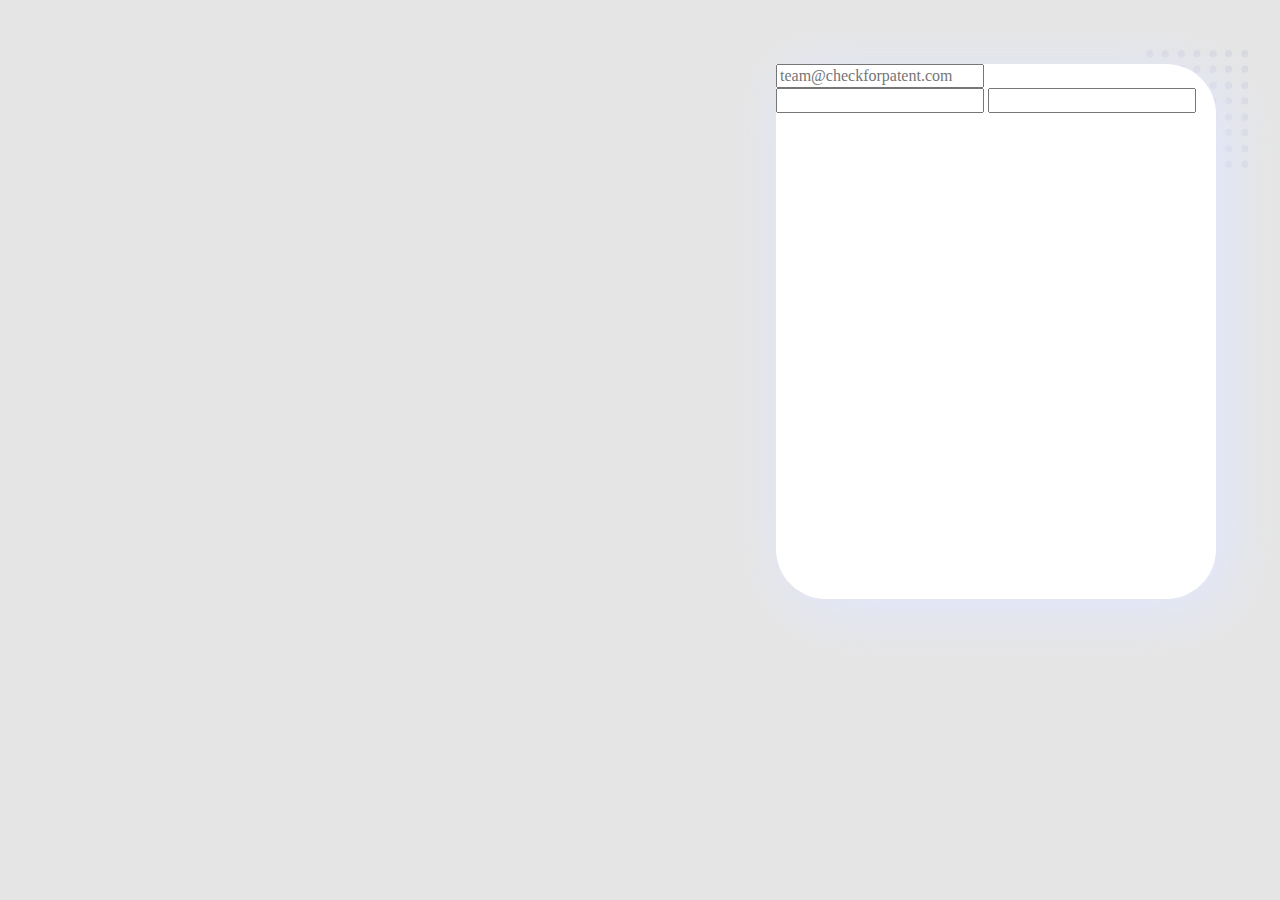
==== pay-form/index.html @ 89e7d9b0 "init: crating pay-form" ====
<!DOCTYPE html>
<html lang="en">
<head>
  <meta charset="UTF-8">
  <meta http-equiv="X-UA-Compatible" content="IE=edge">
  <meta name="viewport" content="width=device-width, initial-scale=1.0">
  <link rel="stylesheet" href="normalize.css">
  <link rel="stylesheet" href="style.css">
  <title>Document</title>
</head>
<body>
  <div class="form__wrapper">
    <div class="dots-ico"></div>
    <div class="form__container">
      <form class="form" action="">
        <div class="info">
          <h class="info-title">

          </h>
          <input class="form-input form-input_email" type="email" name="" id="" placeholder="team@checkforpatent.com">
        </div>
        <div class="product">
          <input class="form-input form-input_key" type="text">
          <input class="form-input form-input_link" type="text">
        </div>
    </form>
    </div>
  </div>
    
</body>
</html>
---- pay-form/style.css ----
body {
  background-color: #e5e5e5;
}

.form__wrapper {
  position: relative;
  display: flex;
  justify-content: flex-end;
}

.form__container {
  margin: 4rem;
  width: 440px;
  height: 535px;
  background-color: #fff;
  z-index: 10;
  box-shadow: 10px 10px 60px #e2e7ff;
  border-radius: 0px 50px 50px 50px;
}

.dots-ico {
  position: absolute;
  right: 32px;
  top: 50px;
  z-index: 1;
  width: 102px;
  height: 118px;
  background-image: url(./images/dotes.png);
}
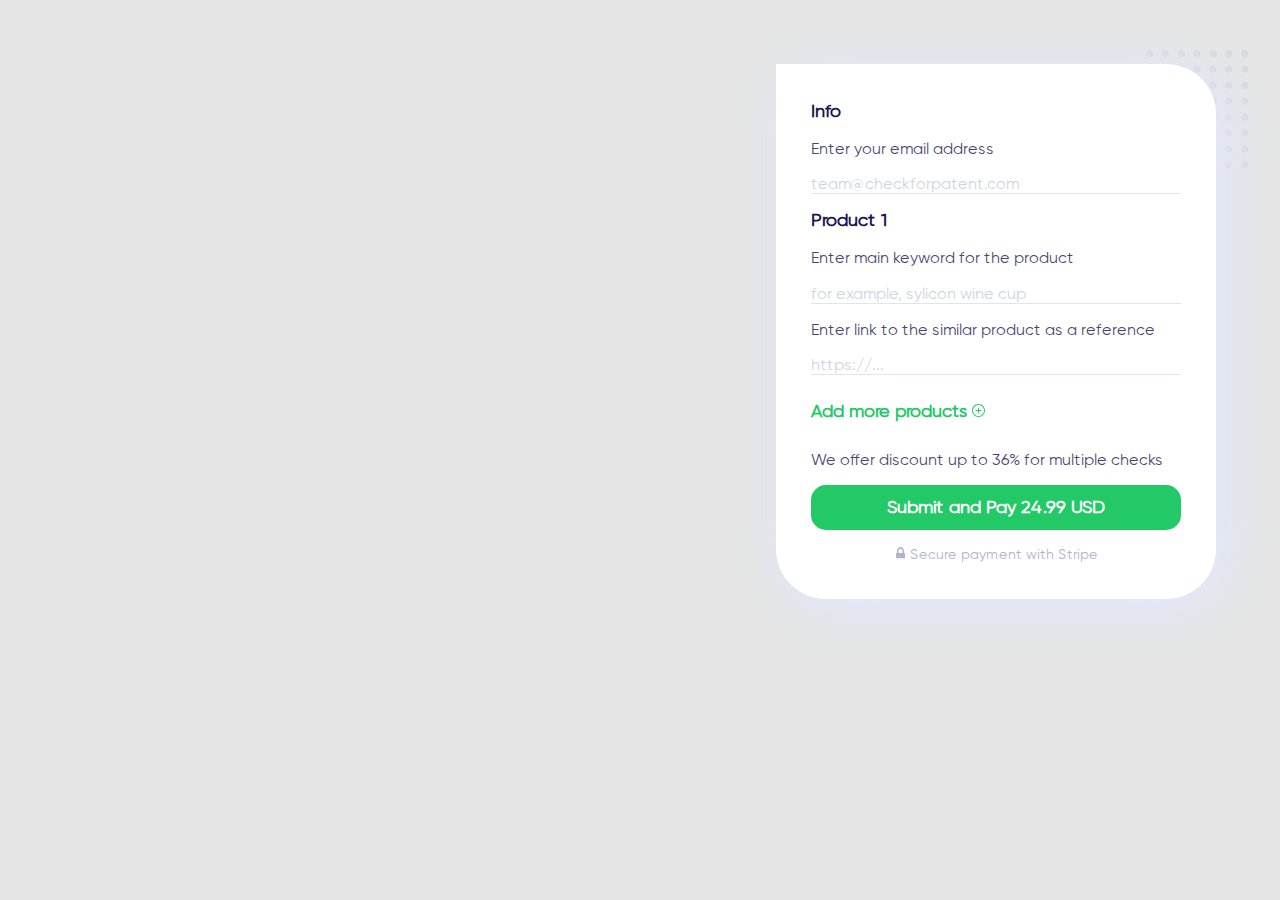
==== commit eb5b672e: "add: html/css info-form" ====
--- a/pay-form/index.html
+++ b/pay-form/index.html
@@ -9,23 +9,47 @@
   <title>Document</title>
 </head>
 <body>
-  <div class="form__wrapper">
+  <div class="info__wrapper">
     <div class="dots-ico"></div>
-    <div class="form__container">
-      <form class="form" action="">
-        <div class="info">
-          <h class="info-title">
+    <div class="info__container">
 
-          </h>
-          <input class="form-input form-input_email" type="email" name="" id="" placeholder="team@checkforpatent.com">
-        </div>
-        <div class="product">
-          <input class="form-input form-input_key" type="text">
-          <input class="form-input form-input_link" type="text">
-        </div>
-    </form>
+      <form class="form form_info" action="">
+          <h2 class="info-title">
+            Info
+          </h2>
+          <p class="info-desc">
+            Enter your email address
+          </p>
+          <input class="input input_email" type="email" name="" id="" placeholder="team@checkforpatent.com">
+          <h2 class="info-title info-title_product">
+            Product 1
+          </h2>
+          <p class="info-desc">
+            Enter main keyword for the product
+          </p>
+          <input class="input input_key" type="text" placeholder="for example, sylicon wine cup">
+          <p class="info-desc">
+            Enter link to the similar product as a reference
+          </p>
+          <input class="input input_link" type="text" placeholder="https://...">
+          <button class="btn btn_add">
+            Add more products 
+            <img src="./images/add-ico.svg" alt="Add Product"> 
+          </button>
+          <p class="info-desc">
+            We offer discount up to 36% for multiple checks
+          </p>
+          <button class="btn btn_submit" type="submit">
+            Submit and Pay 24.99 USD
+          </button>
+          
+          <p class="secure-desc">
+            <img src="./images/lock-ico.svg" alt="Lock ico"> Secure payment with Stripe
+          </p>
+        </form>
+
     </div>
   </div>
-    
+    <script src="./script.js"></script>
 </body>
 </html>--- a/pay-form/style.css
+++ b/pay-form/style.css
@@ -1,21 +1,63 @@
+@font-face {
+  font-family: 'Gilroy-Regular';
+  src: url('./fonts/fonts/gilroy-regular.eot'); /* IE 9 Compatibility Mode */
+  src: url('./fonts/fonts/gilroy-regular.eot?#iefix') format('embedded-opentype'),
+    /* IE < 9 */ url('./fonts/fonts/gilroy-regular.woff') format('woff2'),
+    /* Super Modern Browsers */ url('./fonts/fonts/gilroy-regular.woff') format('woff'),
+    /* Firefox >= 3.6, any other modern browser */ url('./fonts/fonts/gilroy-regular.ttf')
+      format('truetype'),
+    /* Safari, Android, iOS */ url('../fonts/gilroy-regular.svg#gilroy-regular') format('svg'); /* Chrome < 4, Legacy iOS */
+}
+* {
+  margin: 0;
+  padding: 0;
+}
+
 body {
   background-color: #e5e5e5;
+  font-family: 'Gilroy-Regular';
 }
 
-.form__wrapper {
+.info__wrapper {
   position: relative;
   display: flex;
   justify-content: flex-end;
 }
 
-.form__container {
+.info__container {
   margin: 4rem;
   width: 440px;
-  height: 535px;
+  min-height: 535px;
   background-color: #fff;
   z-index: 10;
   box-shadow: 10px 10px 60px #e2e7ff;
   border-radius: 0px 50px 50px 50px;
+}
+
+.info-title {
+  font-weight: 700;
+  font-size: 18px;
+  line-height: 134.9%;
+  color: #1c154e;
+}
+
+.info-title_product {
+}
+
+.info-desc {
+  font-style: normal;
+  font-weight: 400;
+  font-size: 16px;
+  line-height: 145%;
+  color: #1c154e;
+  opacity: 0.8;
+}
+.form {
+  height: 464px;
+  margin: 35px 35px 35px 35px;
+  display: flex;
+  flex-direction: column;
+  justify-content: space-between;
 }
 
 .dots-ico {
@@ -27,3 +69,49 @@
   height: 118px;
   background-image: url(./images/dotes.png);
 }
+
+.input {
+  font-size: 16px;
+  line-height: 19px;
+  color: #d0d3e2;
+  border: none;
+  border-bottom: 1.5px solid #e1e3ee;
+  outline-color: #7494e0;
+}
+
+::placeholder {
+  color: #d0d3e2;
+  font-size: 16px;
+}
+
+.btn {
+  height: 45px;
+  outline-color: #7494e0;
+  color: #fff;
+  background: #23c967;
+  border: 0;
+  border-radius: 15px;
+  text-align: center;
+  font-weight: bold;
+  font-size: 18px;
+  line-height: 22px;
+  color: #fff;
+}
+
+.btn_add {
+  font-weight: 600;
+  font-size: 18px;
+  line-height: 22px;
+  color: #23c967;
+  border: 0;
+  background: transparent;
+  text-align: start;
+}
+
+.secure-desc {
+  text-align: center;
+  font-weight: normal;
+  font-size: 14px;
+  line-height: 17px;
+  color: #afb4cc;
+}
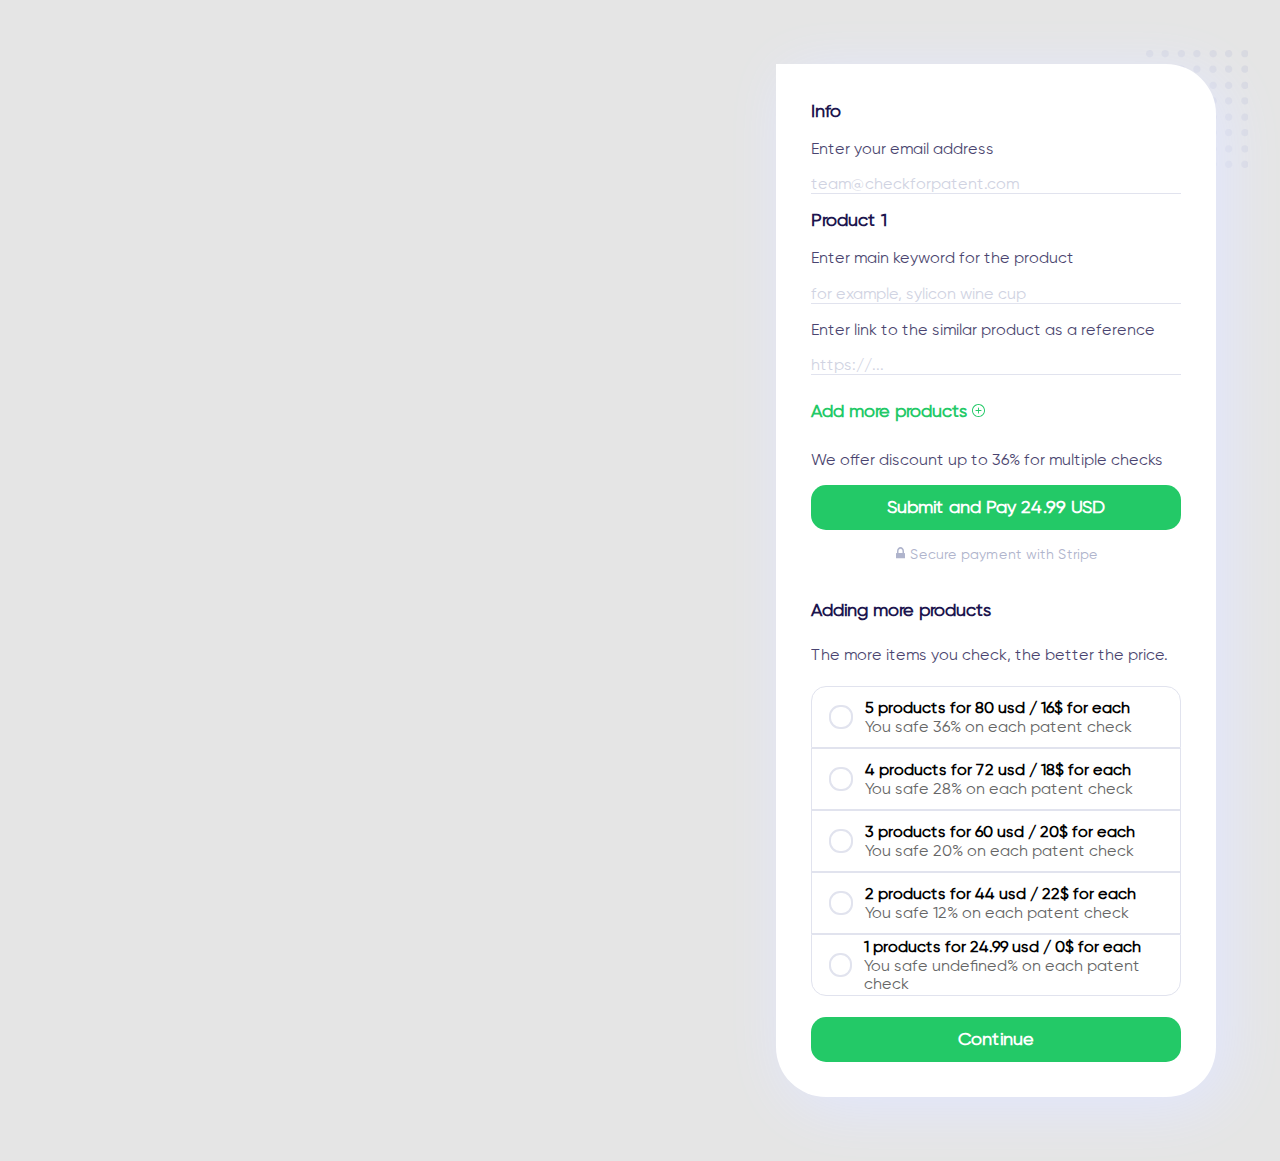
==== commit 233f91e4: "add form product" ====
--- a/pay-form/index.html
+++ b/pay-form/index.html
@@ -13,7 +13,7 @@
     <div class="dots-ico"></div>
     <div class="info__container">
 
-      <form class="form form_info" action="">
+      <form class="form form_info" id="form_info" action="">
           <h2 class="info-title">
             Info
           </h2>
@@ -21,6 +21,7 @@
             Enter your email address
           </p>
           <input class="input input_email" type="email" name="" id="" placeholder="team@checkforpatent.com">
+
           <h2 class="info-title info-title_product">
             Product 1
           </h2>
@@ -28,11 +29,13 @@
             Enter main keyword for the product
           </p>
           <input class="input input_key" type="text" placeholder="for example, sylicon wine cup">
+
           <p class="info-desc">
             Enter link to the similar product as a reference
           </p>
           <input class="input input_link" type="text" placeholder="https://...">
-          <button class="btn btn_add">
+          
+          <button class="btn btn_add" type="button">
             Add more products 
             <img src="./images/add-ico.svg" alt="Add Product"> 
           </button>
@@ -48,8 +51,77 @@
           </p>
         </form>
 
+      <form class="form form_add-product " id="form_add-product" action="">
+          <h2 class="info-title">
+            Adding more products
+          </h2>
+          <p class="info-desc">
+            The more items you check, the better the price.
+          </p>
+
+          <div class="product-chose__container">
+            <!-- <div class="radio-item">
+                <input type="radio" id="ritema1" name="ritem" value="ropt1">
+                <label for="ritema1">
+                   <div class="discount__container">
+                    <h4 class="discount-title">5 products for 80 usd / 16$ for each</h4>
+                    <p class="discount-safe">You safe 36% on each patent check</p>
+                  </div>
+                </label>
+               
+            </div>
+            
+            <div class="radio-item">
+                <input type="radio" id="ritema2" name="ritem" value="ropt1">
+                <label for="ritema2">
+                  <div class="discount__container">
+                    <h4 class="discount-title">4 products for 72 usd / 18$ for each</h4>
+                    <p class="discount-safe">You safe 36% on each patent check</p>
+                  </div>
+                </label>
+                
+            </div>
+            
+            <div class="radio-item">
+                <input type="radio" id="ritema3" name="ritem" value="ropt1">
+                <label for="ritema3">
+                  <div class="discount__container">
+                    <h4 class="discount-title">3 products for 60 usd / 20$ for each</h4>
+                    <p class="discount-safe">You safe 36% on each patent check</p>
+                  </div>
+                </label>
+                
+            </div>
+            
+            <div class="radio-item">
+                <input type="radio" id="ritema4" name="ritem" value="ropt1">
+                <label for="ritema4">
+                  <div class="discount__container">
+                    <h4 class="discount-title">2 products for 44 usd / 22$ for each</h4>
+                    <p class="discount-safe">You safe 36% on each patent check</p>
+                  </div>
+                </label>
+            </div> -->
+            
+            <!-- <div class="radio-item">
+                <input type="radio" id="ritemb5" name="ritem" value="ropt2">
+                <label for="ritemb5">
+                  <div class="discount__container">
+                    <h4 class="discount-title discount-title_1">1 product for 24.99 usd</h4>
+                  </div>
+                </label>
+            </div> -->
+          </div> 
+          
+          <button class="btn btn_submit" type="button">
+            Continue
+          </button>
+
+        </form>
     </div>
   </div>
-    <script src="./script.js"></script>
+
+  <script src="./script.js"></script>
+  <script src="./product.js"></script>
 </body>
 </html>--- a/pay-form/style.css
+++ b/pay-form/style.css
@@ -8,6 +8,7 @@
       format('truetype'),
     /* Safari, Android, iOS */ url('../fonts/gilroy-regular.svg#gilroy-regular') format('svg'); /* Chrome < 4, Legacy iOS */
 }
+
 * {
   margin: 0;
   padding: 0;
@@ -17,6 +18,12 @@
   background-color: #e5e5e5;
   font-family: 'Gilroy-Regular';
 }
+
+li {
+  list-style: none;
+}
+
+/* Info styles start */
 
 .info__wrapper {
   position: relative;
@@ -73,7 +80,7 @@
 .input {
   font-size: 16px;
   line-height: 19px;
-  color: #d0d3e2;
+  color: #1c154e;
   border: none;
   border-bottom: 1.5px solid #e1e3ee;
   outline-color: #7494e0;
@@ -96,9 +103,11 @@
   font-size: 18px;
   line-height: 22px;
   color: #fff;
+  cursor: pointer;
 }
 
 .btn_add {
+  width: fit-content;
   font-weight: 600;
   font-size: 18px;
   line-height: 22px;
@@ -115,3 +124,93 @@
   line-height: 17px;
   color: #afb4cc;
 }
+
+/* Info styles end */
+
+.hide {
+  display: none;
+}
+
+/* Radio-button styles start */
+
+.radio-item {
+  position: relative;
+  height: 60px;
+  display: flex;
+  align-items: center;
+  border: 1.5px solid #e1e3ee;
+}
+
+.radio-item:first-child {
+  border-radius: 15px 15px 0 0;
+}
+
+.radio-item:last-child {
+  /* padding-bottom: 19px; */
+  border-radius: 0 0 15px 15px;
+}
+
+.radio-item:hover {
+  background-color: #f4f5fa;
+}
+.radio-item input[type='radio'] {
+  display: none;
+}
+
+.radio-item label {
+  display: flex;
+  align-items: center;
+  margin: 11px 0px 11px 17px;
+  color: #666;
+  font-weight: normal;
+  cursor: pointer;
+}
+
+.radio-item label:before {
+  content: ' ';
+  display: inline-block;
+  position: relative;
+  margin: 0 12px 0 0;
+  width: 20px;
+  height: 20px;
+  border-radius: 11px;
+  border: 2px solid #e1e3ee;
+  background-color: transparent;
+}
+
+.radio-item input[type='radio']:checked + label:after {
+  border-radius: 11px;
+  width: 14px;
+  height: 14px;
+  position: absolute;
+  top: 23px;
+  left: 22px;
+  content: ' ';
+  display: block;
+  background: #23c967;
+}
+
+/* Radio-button styles end */
+
+/* Add product styles start */
+
+.form_add-product {
+}
+
+/* Add product styles end */
+
+.product-choise__container {
+  display: flex;
+  flex-direction: column;
+}
+
+.discount__container {
+  /* padding-left: 12px; */
+}
+
+.discount-title {
+  font-weight: 600;
+  font-size: 16px;
+  line-height: 20px;
+  color: #000;
+}
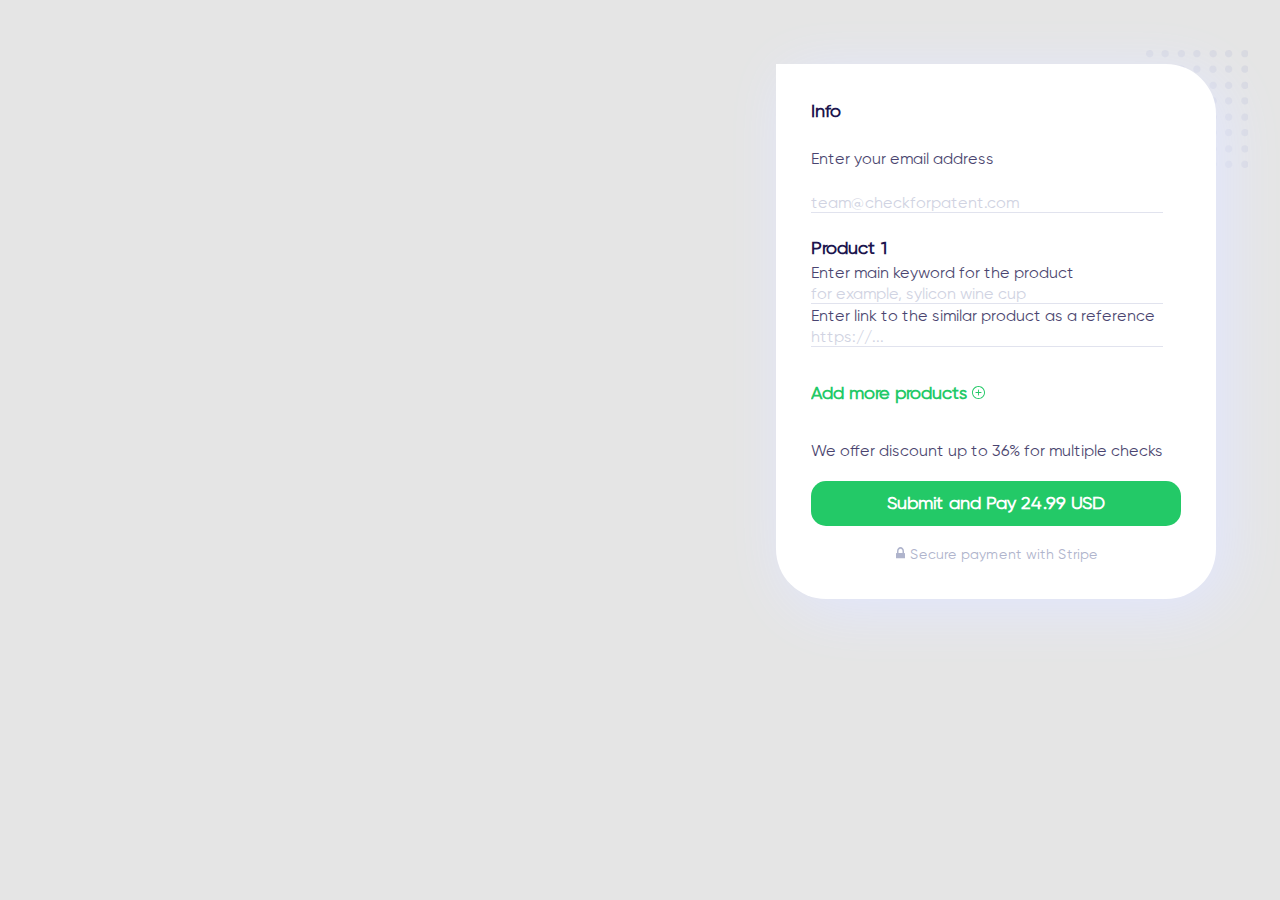
==== commit 7eff4add: "feat info cards add list, product select cards add list" ====
--- a/pay-form/index.html
+++ b/pay-form/index.html
@@ -9,11 +9,13 @@
   <title>Document</title>
 </head>
 <body>
-  <div class="info__wrapper">
+  <div class="main__wrapper">
     <div class="dots-ico"></div>
-    <div class="info__container">
 
+    <div class="info__wrapper">
       <form class="form form_info" id="form_info" action="">
+        <div class="info__container">
+
           <h2 class="info-title">
             Info
           </h2>
@@ -22,18 +24,25 @@
           </p>
           <input class="input input_email" type="email" name="" id="" placeholder="team@checkforpatent.com">
 
-          <h2 class="info-title info-title_product">
-            Product 1
-          </h2>
-          <p class="info-desc">
-            Enter main keyword for the product
-          </p>
-          <input class="input input_key" type="text" placeholder="for example, sylicon wine cup">
 
-          <p class="info-desc">
-            Enter link to the similar product as a reference
-          </p>
-          <input class="input input_link" type="text" placeholder="https://...">
+          <ul class="info__list">
+
+            <li class="info__list-item">
+              <h2 class="info-title info-title_product">
+                Product 1
+                </h2>
+                <p class="info-desc">
+                Enter main keyword for the product
+                </p>
+                <input class="input input_key" type="text" placeholder="for example, sylicon wine cup">
+    
+                <p class="info-desc">
+                  Enter link to the similar product as a reference
+                </p>
+                <input class="input input_link" type="text" placeholder="https://...">
+            </li>
+
+          </ul>
           
           <button class="btn btn_add" type="button">
             Add more products 
@@ -42,6 +51,9 @@
           <p class="info-desc">
             We offer discount up to 36% for multiple checks
           </p>
+
+        </div>
+
           <button class="btn btn_submit" type="submit">
             Submit and Pay 24.99 USD
           </button>
@@ -51,7 +63,7 @@
           </p>
         </form>
 
-      <form class="form form_add-product " id="form_add-product" action="">
+      <form class="form form_add-product hide" id="form_add-product" action="">
           <h2 class="info-title">
             Adding more products
           </h2>
@@ -59,61 +71,59 @@
             The more items you check, the better the price.
           </p>
 
-          <div class="product-chose__container">
-            <!-- <div class="radio-item">
-                <input type="radio" id="ritema1" name="ritem" value="ropt1">
-                <label for="ritema1">
-                   <div class="discount__container">
-                    <h4 class="discount-title">5 products for 80 usd / 16$ for each</h4>
-                    <p class="discount-safe">You safe 36% on each patent check</p>
-                  </div>
-                </label>
-               
-            </div>
+          <ul class="product__list-select">
             
-            <div class="radio-item">
-                <input type="radio" id="ritema2" name="ritem" value="ropt1">
-                <label for="ritema2">
-                  <div class="discount__container">
-                    <h4 class="discount-title">4 products for 72 usd / 18$ for each</h4>
-                    <p class="discount-safe">You safe 36% on each patent check</p>
-                  </div>
-                </label>
-                
-            </div>
+            <li class="radio-item">
+              <input class="input-radio" type="radio" data-count="5" id="ritema5"  name="ritem" value="80">
+              <label for="ritema5">
+                <div class="discount__container">
+                  <h4 class="discount-title">5 products for 80 usd / 16$ for each</h4>
+                  <p class="discount-safe">You safe 36% on each patent check</p>
+                </div>
+            </label>
+            </li>
             
-            <div class="radio-item">
-                <input type="radio" id="ritema3" name="ritem" value="ropt1">
-                <label for="ritema3">
-                  <div class="discount__container">
-                    <h4 class="discount-title">3 products for 60 usd / 20$ for each</h4>
-                    <p class="discount-safe">You safe 36% on each patent check</p>
-                  </div>
-                </label>
-                
-            </div>
-            
-            <div class="radio-item">
-                <input type="radio" id="ritema4" name="ritem" value="ropt1">
-                <label for="ritema4">
-                  <div class="discount__container">
-                    <h4 class="discount-title">2 products for 44 usd / 22$ for each</h4>
-                    <p class="discount-safe">You safe 36% on each patent check</p>
-                  </div>
-                </label>
-            </div> -->
-            
-            <!-- <div class="radio-item">
-                <input type="radio" id="ritemb5" name="ritem" value="ropt2">
-                <label for="ritemb5">
-                  <div class="discount__container">
-                    <h4 class="discount-title discount-title_1">1 product for 24.99 usd</h4>
-                  </div>
-                </label>
-            </div> -->
-          </div> 
+            <li class="radio-item">
+              <input class="input-radio" type="radio" data-count="4" id="ritema4" name="ritem" value="72">
+              <label for="ritema4">
+                <div class="discount__container">
+                  <h4 class="discount-title">4 products for 72 usd / 18$ for each</h4>
+                  <p class="discount-safe">You safe 28% on each patent check</p>
+                </div>
+            </label>
+            </li>
           
-          <button class="btn btn_submit" type="button">
+            <li class="radio-item">
+              <input class="input-radio" type="radio" data-count="3" id="ritema3" name="ritem" value="60">
+              <label for="ritema3">
+                <div class="discount__container">
+                  <h4 class="discount-title">3 products for 60 usd / 20$ for each</h4>
+                  <p class="discount-safe">You safe 20% on each patent check</p>
+                </div>
+            </label>
+            </li>
+          
+            <li class="radio-item">
+              <input class="input-radio" type="radio" data-count="2" id="ritema2" name="ritem" value="44">
+              <label for="ritema2">
+                <div class="discount__container">
+                  <h4 class="discount-title">2 products for 44 usd / 22$ for each</h4>
+                  <p class="discount-safe">You safe 12% on each patent check</p>
+                </div>
+            </label>
+            </li>
+          
+            <li class="radio-item">
+              <input class="input-radio" type="radio" data-count="1" id="ritema1" name="ritem" value="24.99">
+              <label for="ritema1">
+                <div class="discount__container">
+                  <h4 class="discount-title">1 product for 24.99 usd</h4>
+                </div>
+            </label>
+          </li>
+          </ul> 
+          
+          <button class="btn btn_continue" type="button">
             Continue
           </button>
 
--- a/pay-form/style.css
+++ b/pay-form/style.css
@@ -25,13 +25,13 @@
 
 /* Info styles start */
 
+.main__wrapper {
+  position: relative;
+  display: flex;
+  justify-content: flex-end;
+}
+
 .info__wrapper {
-  position: relative;
-  display: flex;
-  justify-content: flex-end;
-}
-
-.info__container {
   margin: 4rem;
   width: 440px;
   min-height: 535px;
@@ -41,6 +41,18 @@
   border-radius: 0px 50px 50px 50px;
 }
 
+.info__list-item {
+  position: relative;
+}
+
+.image-remove {
+  position: absolute;
+  padding-left: 5px;
+  cursor: pointer;
+  top: 5%;
+  left: 21%;
+}
+
 .info-title {
   font-weight: 700;
   font-size: 18px;
@@ -48,7 +60,45 @@
   color: #1c154e;
 }
 
+.info__container {
+  width: 370px;
+  height: 363px;
+  overflow-y: auto;
+  display: flex;
+  flex-direction: column;
+  justify-content: space-between;
+}
+/* Scroll styles start */
+
+.info__container::-webkit-scrollbar {
+  width: 4px;
+  background-color: #e1e3ee;
+}
+.info__container::-webkit-scrollbar-track {
+  height: 50px;
+  background-clip: content-box;
+}
+
+.info__container::-webkit-scrollbar-thumb {
+  background-color: #23c967;
+  border-radius: 5px;
+  height: 5px;
+  border: 5px solid #23c967;
+}
+
+.info__container::-webkit-scrollbar-thumb:hover {
+  background-color: #23c967;
+}
+
+.info__container::-webkit-scrollbar-button:vertical:start:decrement {
+  display: none;
+}
+
+/* Scroll styles end */
+
 .info-title_product {
+  display: flex;
+  align-items: center;
 }
 
 .info-desc {
@@ -78,6 +128,7 @@
 }
 
 .input {
+  width: 95%;
   font-size: 16px;
   line-height: 19px;
   color: #1c154e;
@@ -141,13 +192,12 @@
   border: 1.5px solid #e1e3ee;
 }
 
+.radio-item:last-child {
+  border-radius: 0 0 15px 15px;
+}
+
 .radio-item:first-child {
   border-radius: 15px 15px 0 0;
-}
-
-.radio-item:last-child {
-  /* padding-bottom: 19px; */
-  border-radius: 0 0 15px 15px;
 }
 
 .radio-item:hover {
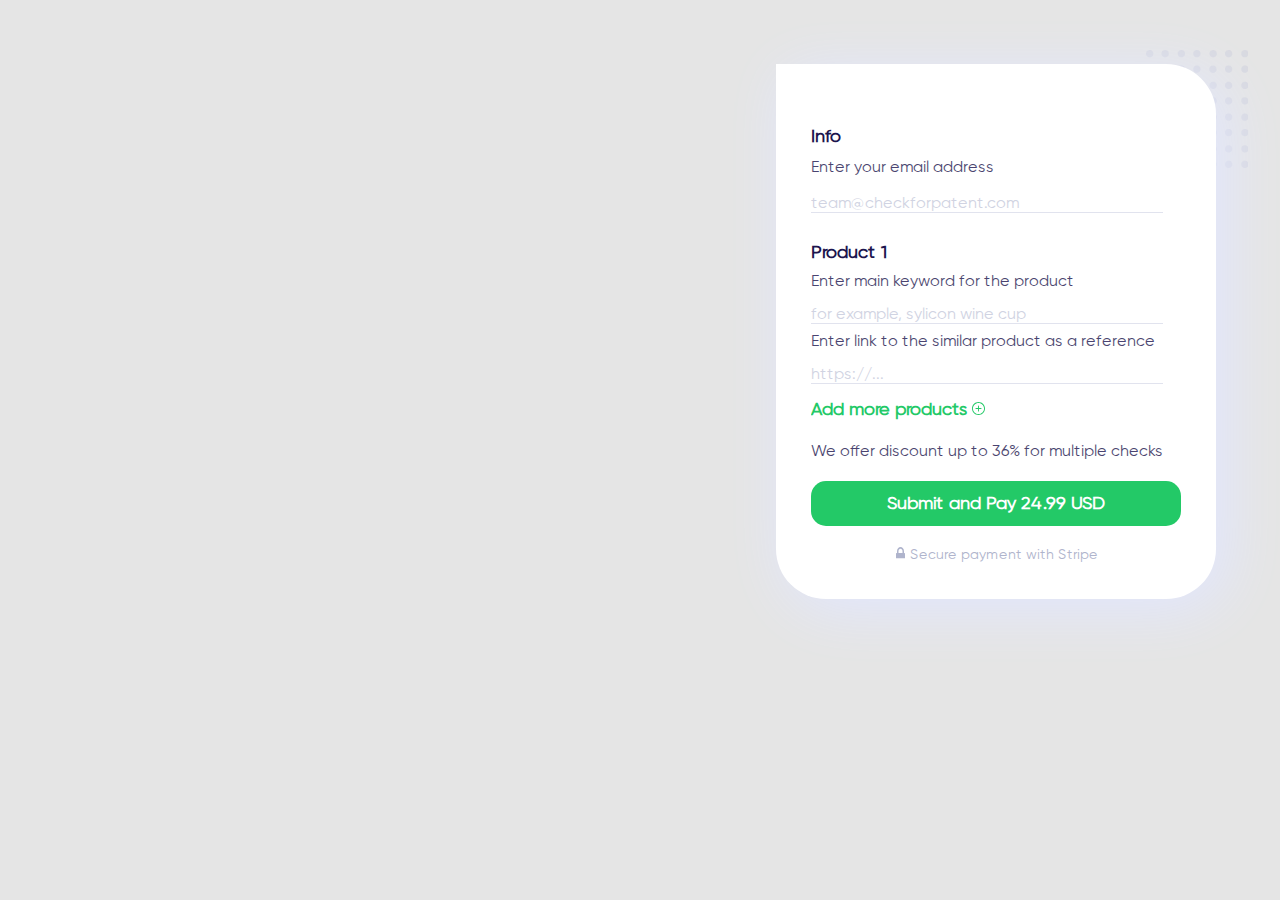
==== commit ca2e5955: "feat: loading spinner for button-submit" ====
--- a/pay-form/index.html
+++ b/pay-form/index.html
@@ -54,7 +54,7 @@
 
         </div>
 
-          <button class="btn btn_submit" type="submit">
+          <button class="btn btn_submit " type="submit">
             Submit and Pay 24.99 USD
           </button>
           
--- a/pay-form/style.css
+++ b/pay-form/style.css
@@ -53,55 +53,24 @@
   left: 21%;
 }
 
+.info__container {
+  width: 370px;
+  height: 363px;
+  overflow-y: auto;
+  display: flex;
+  flex-direction: column;
+  justify-content: space-between;
+}
 .info-title {
+  margin-top: 25px;
   font-weight: 700;
   font-size: 18px;
   line-height: 134.9%;
   color: #1c154e;
 }
 
-.info__container {
-  width: 370px;
-  height: 363px;
-  overflow-y: auto;
-  display: flex;
-  flex-direction: column;
-  justify-content: space-between;
-}
-/* Scroll styles start */
-
-.info__container::-webkit-scrollbar {
-  width: 4px;
-  background-color: #e1e3ee;
-}
-.info__container::-webkit-scrollbar-track {
-  height: 50px;
-  background-clip: content-box;
-}
-
-.info__container::-webkit-scrollbar-thumb {
-  background-color: #23c967;
-  border-radius: 5px;
-  height: 5px;
-  border: 5px solid #23c967;
-}
-
-.info__container::-webkit-scrollbar-thumb:hover {
-  background-color: #23c967;
-}
-
-.info__container::-webkit-scrollbar-button:vertical:start:decrement {
-  display: none;
-}
-
-/* Scroll styles end */
-
-.info-title_product {
-  display: flex;
-  align-items: center;
-}
-
 .info-desc {
+  margin-top: 5px;
   font-style: normal;
   font-weight: 400;
   font-size: 16px;
@@ -109,6 +78,56 @@
   color: #1c154e;
   opacity: 0.8;
 }
+
+.input {
+  margin-top: 12px;
+  width: 95%;
+  font-size: 16px;
+  line-height: 19px;
+  color: #1c154e;
+  border: none;
+  border-bottom: 1.5px solid #e1e3ee;
+  outline-color: #7494e0;
+}
+
+::placeholder {
+  color: #d0d3e2;
+  font-size: 16px;
+}
+
+/* Scroll styles start */
+
+.info__container::-webkit-scrollbar {
+  width: 4px;
+  background-color: #e1e3ee;
+}
+.info__container::-webkit-scrollbar-track {
+  height: 50px;
+  background-clip: content-box;
+}
+
+.info__container::-webkit-scrollbar-thumb {
+  background-color: #23c967;
+  border-radius: 5px;
+  height: 5px;
+  border: 5px solid #23c967;
+}
+
+.info__container::-webkit-scrollbar-thumb:hover {
+  background-color: #23c967;
+}
+
+.info__container::-webkit-scrollbar-button:vertical:start:decrement {
+  display: none;
+}
+
+/* Scroll styles end */
+
+.info-title_product {
+  display: flex;
+  align-items: center;
+}
+
 .form {
   height: 464px;
   margin: 35px 35px 35px 35px;
@@ -127,22 +146,8 @@
   background-image: url(./images/dotes.png);
 }
 
-.input {
-  width: 95%;
-  font-size: 16px;
-  line-height: 19px;
-  color: #1c154e;
-  border: none;
-  border-bottom: 1.5px solid #e1e3ee;
-  outline-color: #7494e0;
-}
-
-::placeholder {
-  color: #d0d3e2;
-  font-size: 16px;
-}
-
 .btn {
+  position: relative;
   height: 45px;
   outline-color: #7494e0;
   color: #fff;
@@ -168,6 +173,32 @@
   text-align: start;
 }
 
+.btn__loading::after {
+  content: '';
+  position: absolute;
+  width: 25px;
+  height: 25px;
+  top: 0;
+  left: 0;
+  right: 0;
+  bottom: 0;
+  margin: auto;
+  border: 4px solid transparent;
+  border-top-color: #ffffff;
+  border-radius: 50%;
+  animation: button-loading-spinner 1s ease infinite;
+}
+
+@keyframes button-loading-spinner {
+  from {
+    transform: rotate(0turn);
+  }
+
+  to {
+    transform: rotate(1turn);
+  }
+}
+
 .secure-desc {
   text-align: center;
   font-weight: normal;
@@ -258,6 +289,11 @@
   /* padding-left: 12px; */
 }
 
+.discount-safe {
+}
+.discount-safe_active {
+  color: #23c967;
+}
 .discount-title {
   font-weight: 600;
   font-size: 16px;
